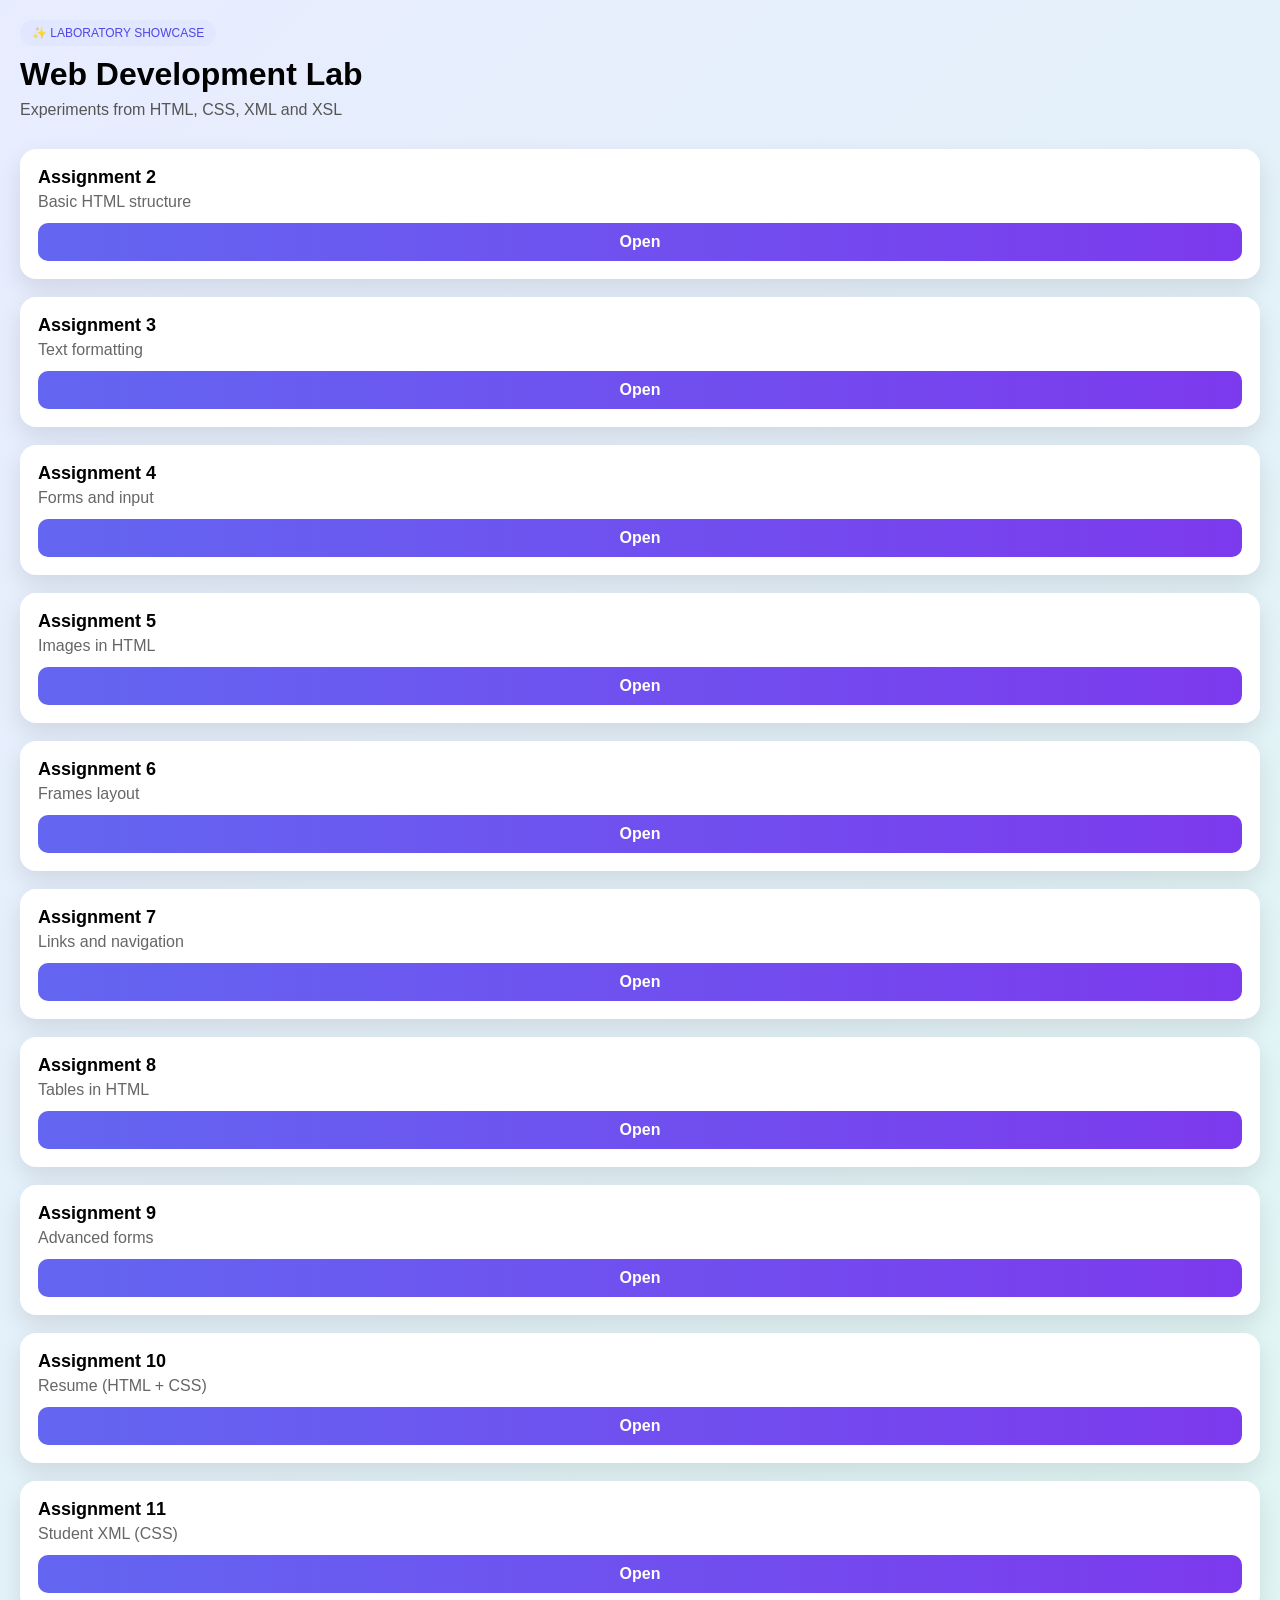
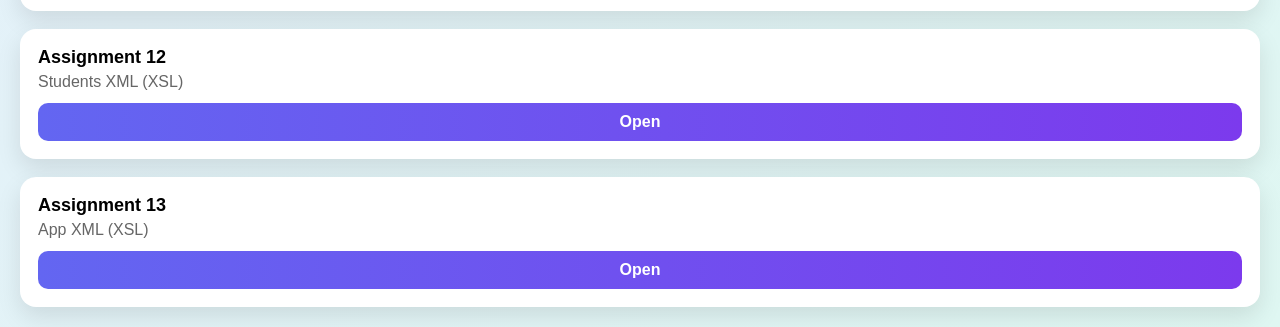
==== index.html @ 209258b7 "Create index.html" ====
<!DOCTYPE html>
<html lang="en">
<head>
<meta charset="UTF-8">
<meta name="viewport" content="width=device-width, initial-scale=1.0">
<title>Web Development Lab</title>

<style>
* {
    margin: 0;
    padding: 0;
    box-sizing: border-box;
    font-family: 'Segoe UI', sans-serif;
}

body {
    background: linear-gradient(135deg, #e8ecff, #dff7f2);
    padding: 20px;
}

.header {
    margin-bottom: 30px;
}

.badge {
    background: #e0e7ff;
    color: #4f46e5;
    padding: 6px 12px;
    border-radius: 20px;
    font-size: 12px;
    display: inline-block;
}

.title {
    font-size: 32px;
    font-weight: bold;
    margin-top: 10px;
}

.desc {
    color: #555;
    margin-top: 8px;
}

.card {
    background: white;
    padding: 18px;
    border-radius: 16px;
    margin-top: 18px;
    box-shadow: 0 10px 25px rgba(0,0,0,0.1);
}

.card h2 {
    font-size: 18px;
}

.card p {
    color: #666;
    margin-top: 5px;
}

.open-btn {
    display: block;
    margin-top: 12px;
    background: linear-gradient(90deg, #6366f1, #7c3aed);
    color: white;
    padding: 10px;
    border-radius: 10px;
    text-align: center;
    text-decoration: none;
    font-weight: bold;
}
</style>

</head>

<body>

<div class="header">
    <div class="badge">✨ LABORATORY SHOWCASE</div>
    <div class="title">Web Development Lab</div>
    <div class="desc">
        Experiments from HTML, CSS, XML and XSL
    </div>
</div>

<div class="card">
    <h2>Assignment 2</h2>
    <p>Basic HTML structure</p>
    <a href="expt2.html" class="open-btn">Open</a>
</div>

<div class="card">
    <h2>Assignment 3</h2>
    <p>Text formatting</p>
    <a href="expt3.html" class="open-btn">Open</a>
</div>

<div class="card">
    <h2>Assignment 4</h2>
    <p>Forms and input</p>
    <a href="expt4.html" class="open-btn">Open</a>
</div>

<div class="card">
    <h2>Assignment 5</h2>
    <p>Images in HTML</p>
    <a href="expt5image.html" class="open-btn">Open</a>
</div>

<div class="card">
    <h2>Assignment 6</h2>
    <p>Frames layout</p>
    <a href="expt6frames.html" class="open-btn">Open</a>
</div>

<div class="card">
    <h2>Assignment 7</h2>
    <p>Links and navigation</p>
    <a href="expt7link.html" class="open-btn">Open</a>
</div>

<div class="card">
    <h2>Assignment 8</h2>
    <p>Tables in HTML</p>
    <a href="expt8table.html" class="open-btn">Open</a>
</div>

<div class="card">
    <h2>Assignment 9</h2>
    <p>Advanced forms</p>
    <a href="expt9form.html" class="open-btn">Open</a>
</div>

<div class="card">
    <h2>Assignment 10</h2>
    <p>Resume (HTML + CSS)</p>
    <a href="expt10resume/resume.html" class="open-btn">Open</a>
</div>

<div class="card">
    <h2>Assignment 11</h2>
    <p>Student XML (CSS)</p>
    <a href="EXPT11/student.xml" class="open-btn">Open</a>
</div>

<div class="card">
    <h2>Assignment 12</h2>
    <p>Students XML (XSL)</p>
    <a href="expt12/students.xml" class="open-btn">Open</a>
</div>

<div class="card">
    <h2>Assignment 13</h2>
    <p>App XML (XSL)</p>
    <a href="expt13/app.xml" class="open-btn">Open</a>
</div>

</body>
</html>
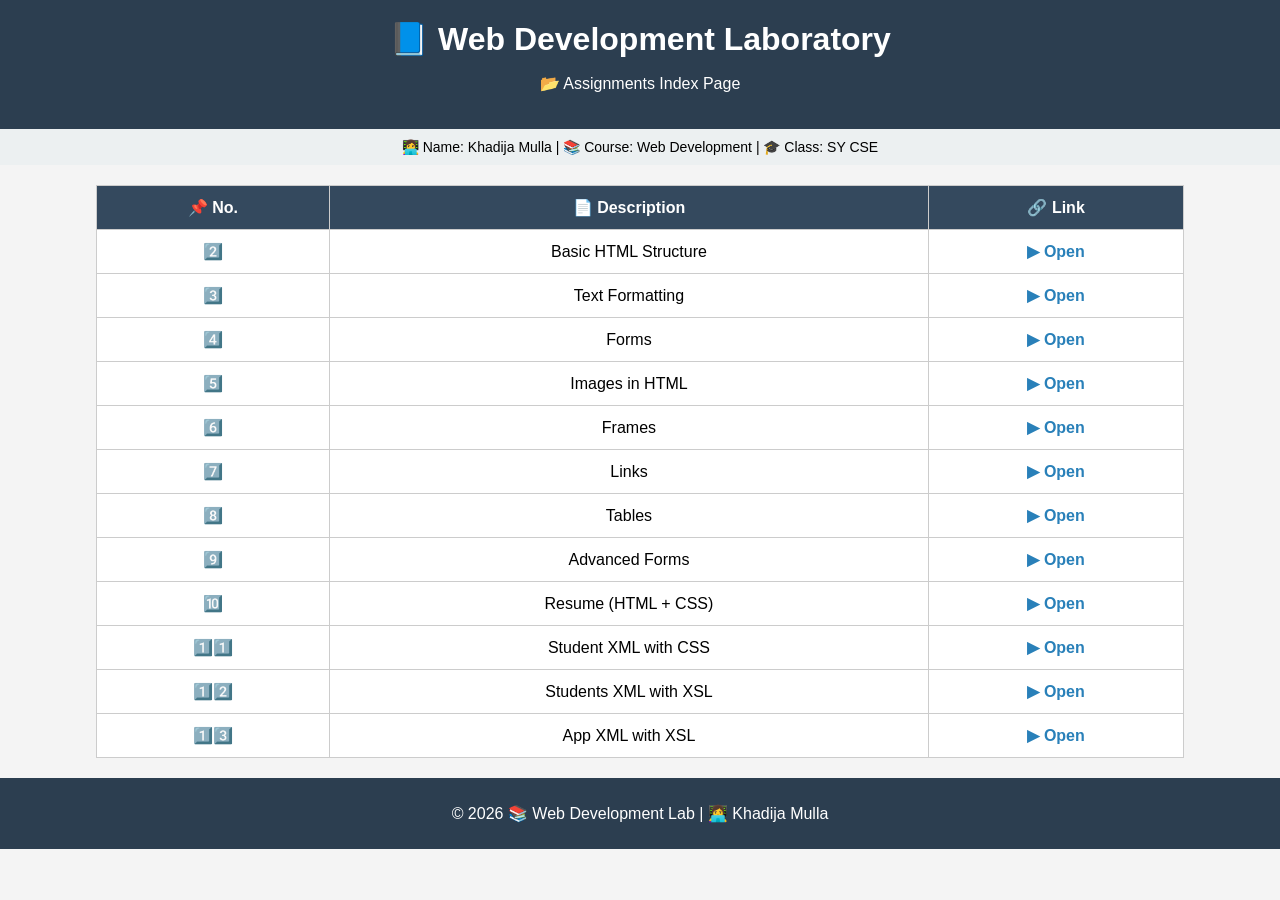
==== commit 5824dd0c: "Update index.html" ====
--- a/index.html
+++ b/index.html
@@ -1,160 +1,122 @@
 <!DOCTYPE html>
 <html lang="en">
 <head>
-<meta charset="UTF-8">
-<meta name="viewport" content="width=device-width, initial-scale=1.0">
-<title>Web Development Lab</title>
+    <meta charset="UTF-8">
+    <meta name="viewport" content="width=device-width, initial-scale=1.0">
+    <title>Web Development Lab</title>
 
-<style>
-* {
-    margin: 0;
-    padding: 0;
-    box-sizing: border-box;
-    font-family: 'Segoe UI', sans-serif;
-}
+    <style>
+        body {
+            font-family: Arial, sans-serif;
+            background-color: #f4f4f4;
+            margin: 0;
+        }
 
-body {
-    background: linear-gradient(135deg, #e8ecff, #dff7f2);
-    padding: 20px;
-}
+        header {
+            background-color: #2c3e50;
+            color: white;
+            text-align: center;
+            padding: 20px;
+        }
 
-.header {
-    margin-bottom: 30px;
-}
+        h1 {
+            margin: 0;
+        }
 
-.badge {
-    background: #e0e7ff;
-    color: #4f46e5;
-    padding: 6px 12px;
-    border-radius: 20px;
-    font-size: 12px;
-    display: inline-block;
-}
+        .info {
+            background: #ecf0f1;
+            padding: 10px;
+            text-align: center;
+            font-size: 14px;
+        }
 
-.title {
-    font-size: 32px;
-    font-weight: bold;
-    margin-top: 10px;
-}
+        .container {
+            width: 85%;
+            margin: auto;
+            margin-top: 20px;
+        }
 
-.desc {
-    color: #555;
-    margin-top: 8px;
-}
+        table {
+            width: 100%;
+            border-collapse: collapse;
+            background: white;
+        }
 
-.card {
-    background: white;
-    padding: 18px;
-    border-radius: 16px;
-    margin-top: 18px;
-    box-shadow: 0 10px 25px rgba(0,0,0,0.1);
-}
+        th, td {
+            padding: 12px;
+            border: 1px solid #ccc;
+            text-align: center;
+        }
 
-.card h2 {
-    font-size: 18px;
-}
+        th {
+            background-color: #34495e;
+            color: white;
+        }
 
-.card p {
-    color: #666;
-    margin-top: 5px;
-}
+        tr:hover {
+            background-color: #f1f1f1;
+        }
 
-.open-btn {
-    display: block;
-    margin-top: 12px;
-    background: linear-gradient(90deg, #6366f1, #7c3aed);
-    color: white;
-    padding: 10px;
-    border-radius: 10px;
-    text-align: center;
-    text-decoration: none;
-    font-weight: bold;
-}
-</style>
+        a {
+            text-decoration: none;
+            color: #2980b9;
+            font-weight: bold;
+        }
 
+        a:hover {
+            color: #1abc9c;
+        }
+
+        footer {
+            text-align: center;
+            padding: 10px;
+            background-color: #2c3e50;
+            color: white;
+            margin-top: 20px;
+        }
+    </style>
 </head>
 
 <body>
 
-<div class="header">
-    <div class="badge">✨ LABORATORY SHOWCASE</div>
-    <div class="title">Web Development Lab</div>
-    <div class="desc">
-        Experiments from HTML, CSS, XML and XSL
-    </div>
+<header>
+    <h1>📘 Web Development Laboratory</h1>
+    <p>📂 Assignments Index Page</p>
+</header>
+
+<div class="info">
+    👩‍💻 Name: Khadija Mulla | 📚 Course: Web Development | 🎓 Class: SY CSE
 </div>
 
-<div class="card">
-    <h2>Assignment 2</h2>
-    <p>Basic HTML structure</p>
-    <a href="expt2.html" class="open-btn">Open</a>
+<div class="container">
+
+<table>
+    <tr>
+        <th>📌 No.</th>
+        <th>📄 Description</th>
+        <th>🔗 Link</th>
+    </tr>
+
+    <tr><td>2️⃣</td><td>Basic HTML Structure</td><td><a href="expt2.html">▶ Open</a></td></tr>
+    <tr><td>3️⃣</td><td>Text Formatting</td><td><a href="expt3.html">▶ Open</a></td></tr>
+    <tr><td>4️⃣</td><td>Forms</td><td><a href="expt4.html">▶ Open</a></td></tr>
+    <tr><td>5️⃣</td><td>Images in HTML</td><td><a href="expt5image.html">▶ Open</a></td></tr>
+    <tr><td>6️⃣</td><td>Frames</td><td><a href="expt6frames.html">▶ Open</a></td></tr>
+    <tr><td>7️⃣</td><td>Links</td><td><a href="expt7link.html">▶ Open</a></td></tr>
+    <tr><td>8️⃣</td><td>Tables</td><td><a href="expt8table.html">▶ Open</a></td></tr>
+    <tr><td>9️⃣</td><td>Advanced Forms</td><td><a href="expt9form.html">▶ Open</a></td></tr>
+    <tr><td>🔟</td><td>Resume (HTML + CSS)</td><td><a href="expt10resume/resume.html">▶ Open</a></td></tr>
+    <tr><td>1️⃣1️⃣</td><td>Student XML with CSS</td><td><a href="EXPT11/student.xml">▶ Open</a></td></tr>
+    <tr><td>1️⃣2️⃣</td><td>Students XML with XSL</td><td><a href="expt12/students.xml">▶ Open</a></td></tr>
+    <tr><td>1️⃣3️⃣</td><td>App XML with XSL</td><td><a href="expt13/app.xml">▶ Open</a></td></tr>
+
+</table>
+
 </div>
 
-<div class="card">
-    <h2>Assignment 3</h2>
-    <p>Text formatting</p>
-    <a href="expt3.html" class="open-btn">Open</a>
-</div>
-
-<div class="card">
-    <h2>Assignment 4</h2>
-    <p>Forms and input</p>
-    <a href="expt4.html" class="open-btn">Open</a>
-</div>
-
-<div class="card">
-    <h2>Assignment 5</h2>
-    <p>Images in HTML</p>
-    <a href="expt5image.html" class="open-btn">Open</a>
-</div>
-
-<div class="card">
-    <h2>Assignment 6</h2>
-    <p>Frames layout</p>
-    <a href="expt6frames.html" class="open-btn">Open</a>
-</div>
-
-<div class="card">
-    <h2>Assignment 7</h2>
-    <p>Links and navigation</p>
-    <a href="expt7link.html" class="open-btn">Open</a>
-</div>
-
-<div class="card">
-    <h2>Assignment 8</h2>
-    <p>Tables in HTML</p>
-    <a href="expt8table.html" class="open-btn">Open</a>
-</div>
-
-<div class="card">
-    <h2>Assignment 9</h2>
-    <p>Advanced forms</p>
-    <a href="expt9form.html" class="open-btn">Open</a>
-</div>
-
-<div class="card">
-    <h2>Assignment 10</h2>
-    <p>Resume (HTML + CSS)</p>
-    <a href="expt10resume/resume.html" class="open-btn">Open</a>
-</div>
-
-<div class="card">
-    <h2>Assignment 11</h2>
-    <p>Student XML (CSS)</p>
-    <a href="EXPT11/student.xml" class="open-btn">Open</a>
-</div>
-
-<div class="card">
-    <h2>Assignment 12</h2>
-    <p>Students XML (XSL)</p>
-    <a href="expt12/students.xml" class="open-btn">Open</a>
-</div>
-
-<div class="card">
-    <h2>Assignment 13</h2>
-    <p>App XML (XSL)</p>
-    <a href="expt13/app.xml" class="open-btn">Open</a>
-</div>
+<footer>
+    <p>© 2026 📚 Web Development Lab | 👩‍💻 Khadija Mulla</p>
+</footer>
 
 </body>
 </html>
